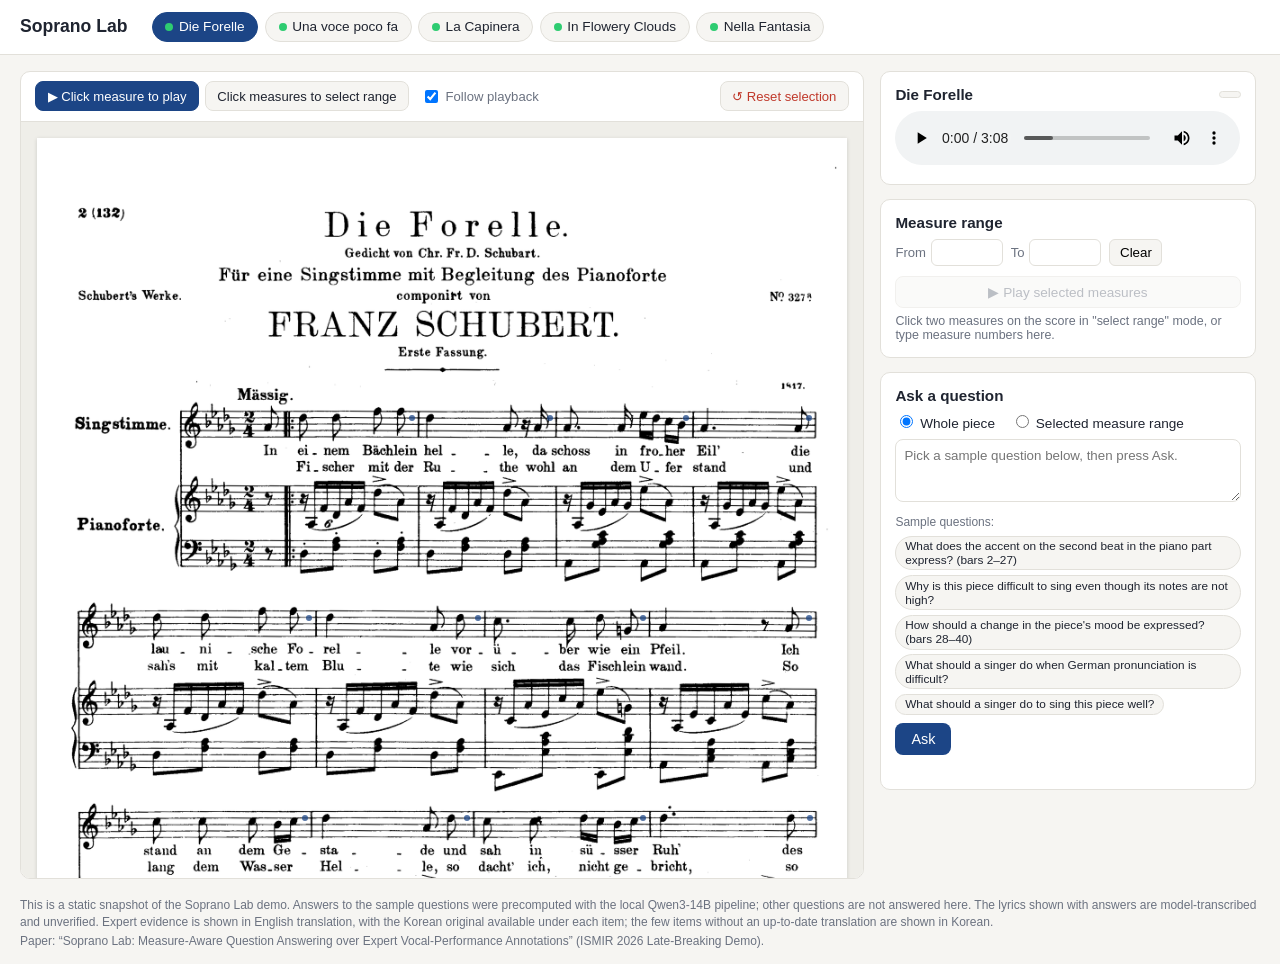
==== index.html @ 132ddcf3 "Static snapshot of the Soprano Lab demo Frontend copied from soprano-qa-demo (fa4f1d6) with relative" ====
<!doctype html>
<html lang="en">
<head>
<meta charset="utf-8" />
<meta name="viewport" content="width=device-width, initial-scale=1" />
<title>Soprano Lab</title>
<link rel="stylesheet" href="styles.css" />
</head>
<body>
<header class="topbar">
  <h1>Soprano Lab</h1>
  <nav id="piece-tabs" class="piece-tabs"></nav>
</header>

<main class="layout">
  <section class="score-pane">
    <div class="score-toolbar">
      <div class="mode-toggle" role="group" aria-label="Score click mode">
        <button id="mode-play" class="mode-btn active" type="button">▶ Click measure to play</button>
        <button id="mode-select" class="mode-btn" type="button">Click measures to select range</button>
      </div>
      <label class="follow-toggle">
        <input type="checkbox" id="follow-playback" checked />
        Follow playback
      </label>
      <button id="reset-btn" class="reset-btn" type="button" title="Clear the measure selection and question, and reset mode">
        ↺ Reset selection
      </button>
    </div>
    <div id="score-pages" class="score-pages"></div>
  </section>

  <aside class="side-pane">
    <div class="player-card">
      <div class="player-title">
        <strong id="now-playing-title">—</strong>
        <span id="now-playing-measure" class="measure-badge"></span>
      </div>
      <audio id="audio" controls preload="metadata"></audio>
    </div>

    <div class="selection-card">
      <h2>Measure range</h2>
      <div class="range-inputs">
        <label>From <input type="number" id="range-from" min="1" /></label>
        <label>To <input type="number" id="range-to" min="1" /></label>
        <button id="range-clear" type="button">Clear</button>
      </div>
      <button id="play-selection" class="play-selection-btn" type="button" disabled>▶ Play selected measures</button>
      <p id="range-hint" class="hint"></p>
    </div>

    <div class="ask-card">
      <h2>Ask a question</h2>
      <div class="scope-toggle" role="group" aria-label="Question scope">
        <label><input type="radio" name="scope" value="whole" checked /> Whole piece</label>
        <label><input type="radio" name="scope" value="range" /> Selected measure range</label>
      </div>
      <textarea id="question" rows="3" placeholder="Pick a sample question below, then press Ask."></textarea>
      <div class="examples">
        <span class="examples-label">Sample questions:</span>
        <div id="example-questions" class="example-chips"></div>
      </div>
      <button id="ask-btn" type="button">Ask</button>
      <div id="ask-status" class="hint"></div>
    </div>

    <div id="qa-history" class="qa-history"></div>
  </aside>
</main>

<footer class="site-note">
  <p>
    This is a static snapshot of the Soprano Lab demo. Answers to the sample
    questions were precomputed with the local Qwen3-14B pipeline; other
    questions are not answered here. The lyrics shown with answers are
    model-transcribed and unverified. Expert evidence is shown in English
    translation, with the Korean original available under each item; the few
    items without an up-to-date translation are shown in Korean.
  </p>
  <p>
    Paper: “Soprano Lab: Measure-Aware Question Answering over Expert
    Vocal-Performance Annotations” (ISMIR 2026 Late-Breaking Demo).
  </p>
</footer>

<script src="app.js"></script>
</body>
</html>
---- styles.css ----
:root {
  --bg: #f6f5f2;
  --panel: #ffffff;
  --ink: #1f2430;
  --muted: #6b7280;
  --border: #e2e0da;
  --accent: #1c4586;
  --accent-ink: #ffffff;
  --highlight: #ffd86b;
  --highlight-border: #e8a800;
  --range: #bfe3ff;
  --range-border: #4a90d9;
  --danger: #c0392b;
  --radius: 10px;
  font-family: -apple-system, "Segoe UI", Roboto, Helvetica, Arial, sans-serif;
}

* { box-sizing: border-box; }

html, body {
  margin: 0;
  height: 100%;
  background: var(--bg);
  color: var(--ink);
}

.topbar {
  display: flex;
  align-items: center;
  gap: 1.5rem;
  padding: 0.75rem 1.25rem;
  background: var(--panel);
  border-bottom: 1px solid var(--border);
}

.topbar h1 {
  font-size: 1.1rem;
  margin: 0;
  white-space: nowrap;
}

.piece-tabs {
  display: flex;
  flex-wrap: wrap;
  gap: 0.4rem;
}

.piece-tab {
  border: 1px solid var(--border);
  background: var(--bg);
  color: var(--ink);
  padding: 0.4rem 0.8rem;
  border-radius: 999px;
  font-size: 0.85rem;
  cursor: pointer;
  display: flex;
  align-items: center;
  gap: 0.35rem;
}

.piece-tab.active {
  background: var(--accent);
  color: var(--accent-ink);
  border-color: var(--accent);
}

.piece-tab .dot {
  width: 0.5rem;
  height: 0.5rem;
  border-radius: 50%;
  background: #2ecc71;
  flex: none;
}

.piece-tab.pending .dot {
  background: #e67e22;
}

.layout {
  display: grid;
  grid-template-columns: 1fr 380px;
  gap: 1rem;
  padding: 1rem 1.25rem;
  height: calc(100vh - 60px);
}

.score-pane {
  display: flex;
  flex-direction: column;
  background: var(--panel);
  border: 1px solid var(--border);
  border-radius: var(--radius);
  overflow: hidden;
  min-width: 0;
}

.score-toolbar {
  display: flex;
  align-items: center;
  justify-content: space-between;
  gap: 0.75rem;
  padding: 0.6rem 0.9rem;
  border-bottom: 1px solid var(--border);
  flex-wrap: wrap;
}

.mode-toggle {
  display: flex;
  gap: 0.4rem;
}

.mode-btn {
  border: 1px solid var(--border);
  background: var(--bg);
  padding: 0.4rem 0.7rem;
  border-radius: 8px;
  cursor: pointer;
  font-size: 0.82rem;
  color: var(--ink);
}

.mode-btn.active {
  background: var(--accent);
  color: var(--accent-ink);
  border-color: var(--accent);
}

.mode-btn:disabled {
  opacity: 0.45;
  cursor: not-allowed;
}

.follow-toggle {
  font-size: 0.82rem;
  color: var(--muted);
  display: flex;
  align-items: center;
  gap: 0.3rem;
}

.reset-btn {
  border: 1px solid var(--border);
  background: var(--bg);
  color: var(--danger);
  padding: 0.4rem 0.7rem;
  border-radius: 8px;
  cursor: pointer;
  font-size: 0.82rem;
  margin-left: auto;
}

.reset-btn:hover {
  background: #fbeae7;
}

.score-pages {
  overflow-y: auto;
  padding: 1rem;
  flex: 1;
  background: #efeee9;
}

.score-page {
  position: relative;
  margin: 0 auto 1.25rem auto;
  max-width: 900px;
  background: #fff;
  box-shadow: 0 1px 4px rgba(0,0,0,0.15);
}

.score-page img {
  display: block;
  width: 100%;
  height: auto;
  user-select: none;
}

.measure-overlay {
  position: absolute;
  inset: 0;
}

.measure-box {
  position: absolute;
  border: 2px solid transparent;
  border-radius: 3px;
  cursor: pointer;
  transition: background-color 0.12s ease, border-color 0.12s ease;
}

.measure-box:hover {
  background: rgba(28, 69, 134, 0.10);
  border-color: rgba(28, 69, 134, 0.35);
}

.measure-box.no-sync {
  cursor: default;
}

.measure-box.current {
  background: rgba(255, 216, 107, 0.45);
  border-color: var(--highlight-border);
}

.measure-box.in-range {
  background: rgba(191, 227, 255, 0.55);
  border-color: var(--range-border);
}

.measure-box.anchor {
  background: rgba(191, 227, 255, 0.85);
  border-color: var(--range-border);
  border-style: dashed;
}

.measure-box.has-repeats::after {
  content: "";
  position: absolute;
  top: 2px;
  right: 2px;
  width: 6px;
  height: 6px;
  border-radius: 50%;
  background: var(--accent);
  opacity: 0.75;
}

.occurrence-menu {
  position: absolute;
  z-index: 50;
  background: var(--panel);
  border: 1px solid var(--border);
  border-radius: 8px;
  box-shadow: 0 4px 14px rgba(0, 0, 0, 0.18);
  padding: 0.4rem;
  min-width: 12rem;
}

.occurrence-menu-title {
  font-size: 0.75rem;
  color: var(--muted);
  padding: 0.2rem 0.4rem 0.4rem;
}

.occurrence-menu button {
  display: block;
  width: 100%;
  text-align: left;
  border: none;
  background: none;
  padding: 0.4rem 0.5rem;
  border-radius: 6px;
  cursor: pointer;
  font-size: 0.85rem;
  color: var(--ink);
}

.occurrence-menu button:hover {
  background: var(--bg);
}

.side-pane {
  display: flex;
  flex-direction: column;
  gap: 0.9rem;
  overflow-y: auto;
  padding-right: 0.25rem;
}

.player-card, .selection-card, .ask-card {
  background: var(--panel);
  border: 1px solid var(--border);
  border-radius: var(--radius);
  padding: 0.9rem;
}

.player-title {
  display: flex;
  justify-content: space-between;
  align-items: center;
  margin-bottom: 0.5rem;
  font-size: 0.95rem;
}

.measure-badge {
  background: var(--bg);
  border: 1px solid var(--border);
  border-radius: 999px;
  padding: 0.15rem 0.6rem;
  font-size: 0.78rem;
  color: var(--muted);
}

#audio {
  width: 100%;
}

.selection-card h2, .ask-card h2 {
  margin: 0 0 0.5rem 0;
  font-size: 0.95rem;
}

.range-inputs {
  display: flex;
  align-items: center;
  gap: 0.5rem;
  flex-wrap: wrap;
}

.range-inputs label {
  font-size: 0.82rem;
  color: var(--muted);
  display: flex;
  align-items: center;
  gap: 0.3rem;
}

.range-inputs input {
  width: 4.5rem;
  padding: 0.3rem;
  border: 1px solid var(--border);
  border-radius: 6px;
}

.range-inputs button {
  border: 1px solid var(--border);
  background: var(--bg);
  border-radius: 6px;
  padding: 0.3rem 0.6rem;
  cursor: pointer;
}

.play-selection-btn {
  margin-top: 0.6rem;
  width: 100%;
  border: 1px solid var(--accent);
  background: var(--accent);
  color: var(--accent-ink);
  border-radius: 8px;
  padding: 0.45rem 0.7rem;
  cursor: pointer;
  font-size: 0.85rem;
}

.play-selection-btn:disabled {
  opacity: 0.45;
  cursor: not-allowed;
  background: var(--bg);
  color: var(--muted);
  border-color: var(--border);
}

.hint {
  font-size: 0.78rem;
  color: var(--muted);
  margin: 0.4rem 0 0 0;
  min-height: 1.1em;
}

.scope-toggle {
  display: flex;
  gap: 1rem;
  font-size: 0.85rem;
  margin-bottom: 0.5rem;
}

#question {
  width: 100%;
  border: 1px solid var(--border);
  border-radius: 8px;
  padding: 0.5rem;
  font-family: inherit;
  resize: vertical;
}

.ask-card button#ask-btn {
  margin-top: 0.5rem;
  background: var(--accent);
  color: var(--accent-ink);
  border: none;
  border-radius: 8px;
  padding: 0.5rem 1rem;
  cursor: pointer;
  font-size: 0.9rem;
}

.ask-card button#ask-btn:disabled {
  opacity: 0.6;
  cursor: wait;
}

.qa-history {
  display: flex;
  flex-direction: column;
  gap: 0.75rem;
}

.qa-item {
  background: var(--panel);
  border: 1px solid var(--border);
  border-radius: var(--radius);
  padding: 0.8rem;
}

.qa-item .qa-question {
  font-weight: 600;
  font-size: 0.9rem;
  margin-bottom: 0.4rem;
}

.qa-item .qa-meta {
  display: flex;
  gap: 0.4rem;
  flex-wrap: wrap;
  margin-bottom: 0.5rem;
}

.tag {
  font-size: 0.72rem;
  padding: 0.1rem 0.5rem;
  border-radius: 999px;
  border: 1px solid var(--border);
  color: var(--muted);
}

.tag.mode-llm { color: #1a7f37; border-color: #b3e6c0; background: #eafaf0; }
.tag.mode-internal { color: #8a4b08; border-color: #efc68c; background: #fff6e8; }
.tag.mode-unavailable { color: #8b1f1f; border-color: #edb4b4; background: #fff0f0; }
.tag.mode-extractive { color: #7a4a00; border-color: #f0c886; background: #fff4e0; }
.tag.scope-range { color: #1d5fa8; border-color: #bcd9f5; background: #eaf4ff; }
.tag.scope-whole { color: #6b7280; }
.tag.pipeline { color: #1c4586; border-color: #b9c8e1; background: #e8eef7; }
.tag.answer-piece { color: #335d47; border-color: #bdd7c8; background: #edf7f1; }
.tag.mode-score { color: #0f5e66; border-color: #a9dbe0; background: #e9f8fa; }
.tag.language { color: #6b7280; }

.qa-answer {
  white-space: pre-wrap;
  font-size: 0.88rem;
  line-height: 1.45;
  margin-bottom: 0.5rem;
}

.qa-caveat {
  color: #7a4a00;
  background: #fff6e8;
  border-left: 3px solid #e5a84b;
  font-size: 0.78rem;
  line-height: 1.4;
  margin: 0 0 0.6rem;
  padding: 0.45rem 0.6rem;
}

.qa-evidence {
  border-top: 1px dashed var(--border);
  padding-top: 0.5rem;
}

.qa-evidence summary {
  cursor: pointer;
  font-size: 0.8rem;
  color: var(--muted);
}

.evidence-item {
  font-size: 0.8rem;
  padding: 0.4rem 0;
  border-bottom: 1px solid var(--border);
}

.evidence-item:last-child { border-bottom: none; }

.evidence-item .evidence-meta {
  color: var(--muted);
  margin-bottom: 0.2rem;
}

.evidence-sources,
.rights-condition {
  color: var(--muted);
  font-size: 0.75rem;
  margin-top: 0.25rem;
}

.evidence-sources a,
.rights-condition a {
  color: var(--accent);
}

.qa-notices {
  margin-top: 0.4rem;
}

.evidence-item.out-of-scope {
  opacity: 0.7;
}

.qa-caveat.qa-score-only {
  color: #0f5e66;
  background: #e9f8fa;
  border-left-color: #3aa7b3;
}

.lyrics-box {
  border: 1px solid var(--border);
  border-radius: 8px;
  background: var(--bg);
  padding: 0.45rem 0.6rem;
  margin: 0 0 0.6rem;
  font-size: 0.8rem;
}

.lyrics-head {
  display: flex;
  align-items: baseline;
  justify-content: space-between;
  gap: 0.5rem;
  margin-bottom: 0.3rem;
}

.lyrics-note {
  color: var(--muted);
  font-size: 0.7rem;
  font-style: italic;
}

.lyrics-row {
  display: grid;
  grid-template-columns: 3.2rem 1fr;
  gap: 0.4rem;
  padding: 0.15rem 0;
  border-top: 1px solid var(--border);
}

.lyrics-row:first-child { border-top: none; }

.lyrics-bar {
  color: var(--muted);
  font-variant-numeric: tabular-nums;
}

.lyrics-line + .lyrics-line { margin-top: 0.1rem; }

.lyrics-legend {
  color: var(--muted);
  font-size: 0.68rem;
  line-height: 1.35;
  margin-bottom: 0.3rem;
}

.lyrics-label {
  display: inline-block;
  min-width: 1rem;
  margin-right: 0.3rem;
  color: var(--muted);
  font-size: 0.68rem;
}

.lyrics-empty {
  color: var(--muted);
  font-style: italic;
}

.evidence-item.web-coaching .evidence-meta {
  color: #8a4b08;
}

.examples {
  display: flex;
  flex-direction: column;
  align-items: stretch;
  gap: 0.4rem;
  margin-top: 0.4rem;
}

.examples-label {
  font-size: 0.75rem;
  color: var(--muted);
  padding-top: 0.15rem;
}

.example-chips {
  display: flex;
  flex-wrap: wrap;
  gap: 0.3rem;
}

.example-chip {
  border: 1px solid var(--border);
  background: var(--bg);
  color: var(--ink);
  border-radius: 999px;
  padding: 0.15rem 0.55rem;
  font-size: 0.74rem;
  cursor: pointer;
  text-align: left;
}

.example-chip:hover {
  border-color: var(--accent);
}

@media (max-width: 900px) {
  .layout {
    grid-template-columns: 1fr;
    height: auto;
  }
  .score-pages {
    max-height: 60vh;
  }
}

.evidence-original {
  margin-top: 0.25rem;
  font-size: 0.75rem;
  color: var(--muted);
}

.evidence-original summary {
  cursor: pointer;
}

/* Static snapshot note (GitHub Pages build). */
.site-note {
  padding: 0 1.25rem 0.75rem;
  font-size: 0.75rem;
  line-height: 1.4;
  color: var(--muted);
}

.site-note p {
  margin: 0.15rem 0;
}
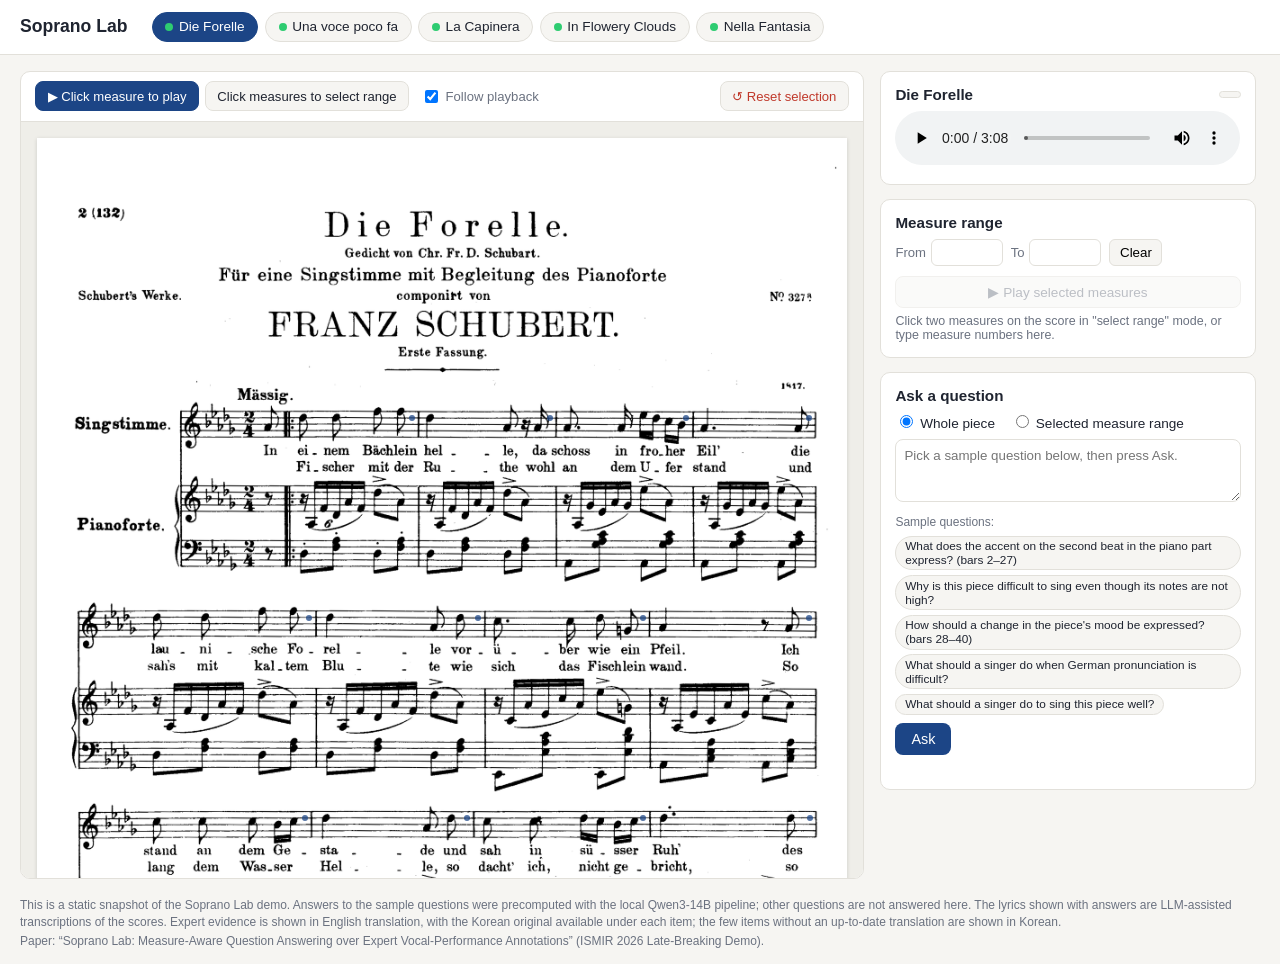
==== commit 3cd4d5fd: "Describe the lyrics as LLM-assisted transcriptions Co-Authored-By: Claude Opus 5.5 <noreply@anthropi" ====
--- a/index.html
+++ b/index.html
@@ -74,7 +74,7 @@
     This is a static snapshot of the Soprano Lab demo. Answers to the sample
     questions were precomputed with the local Qwen3-14B pipeline; other
     questions are not answered here. The lyrics shown with answers are
-    model-transcribed and unverified. Expert evidence is shown in English
+    LLM-assisted transcriptions of the scores. Expert evidence is shown in English
     translation, with the Korean original available under each item; the few
     items without an up-to-date translation are shown in Korean.
   </p>
